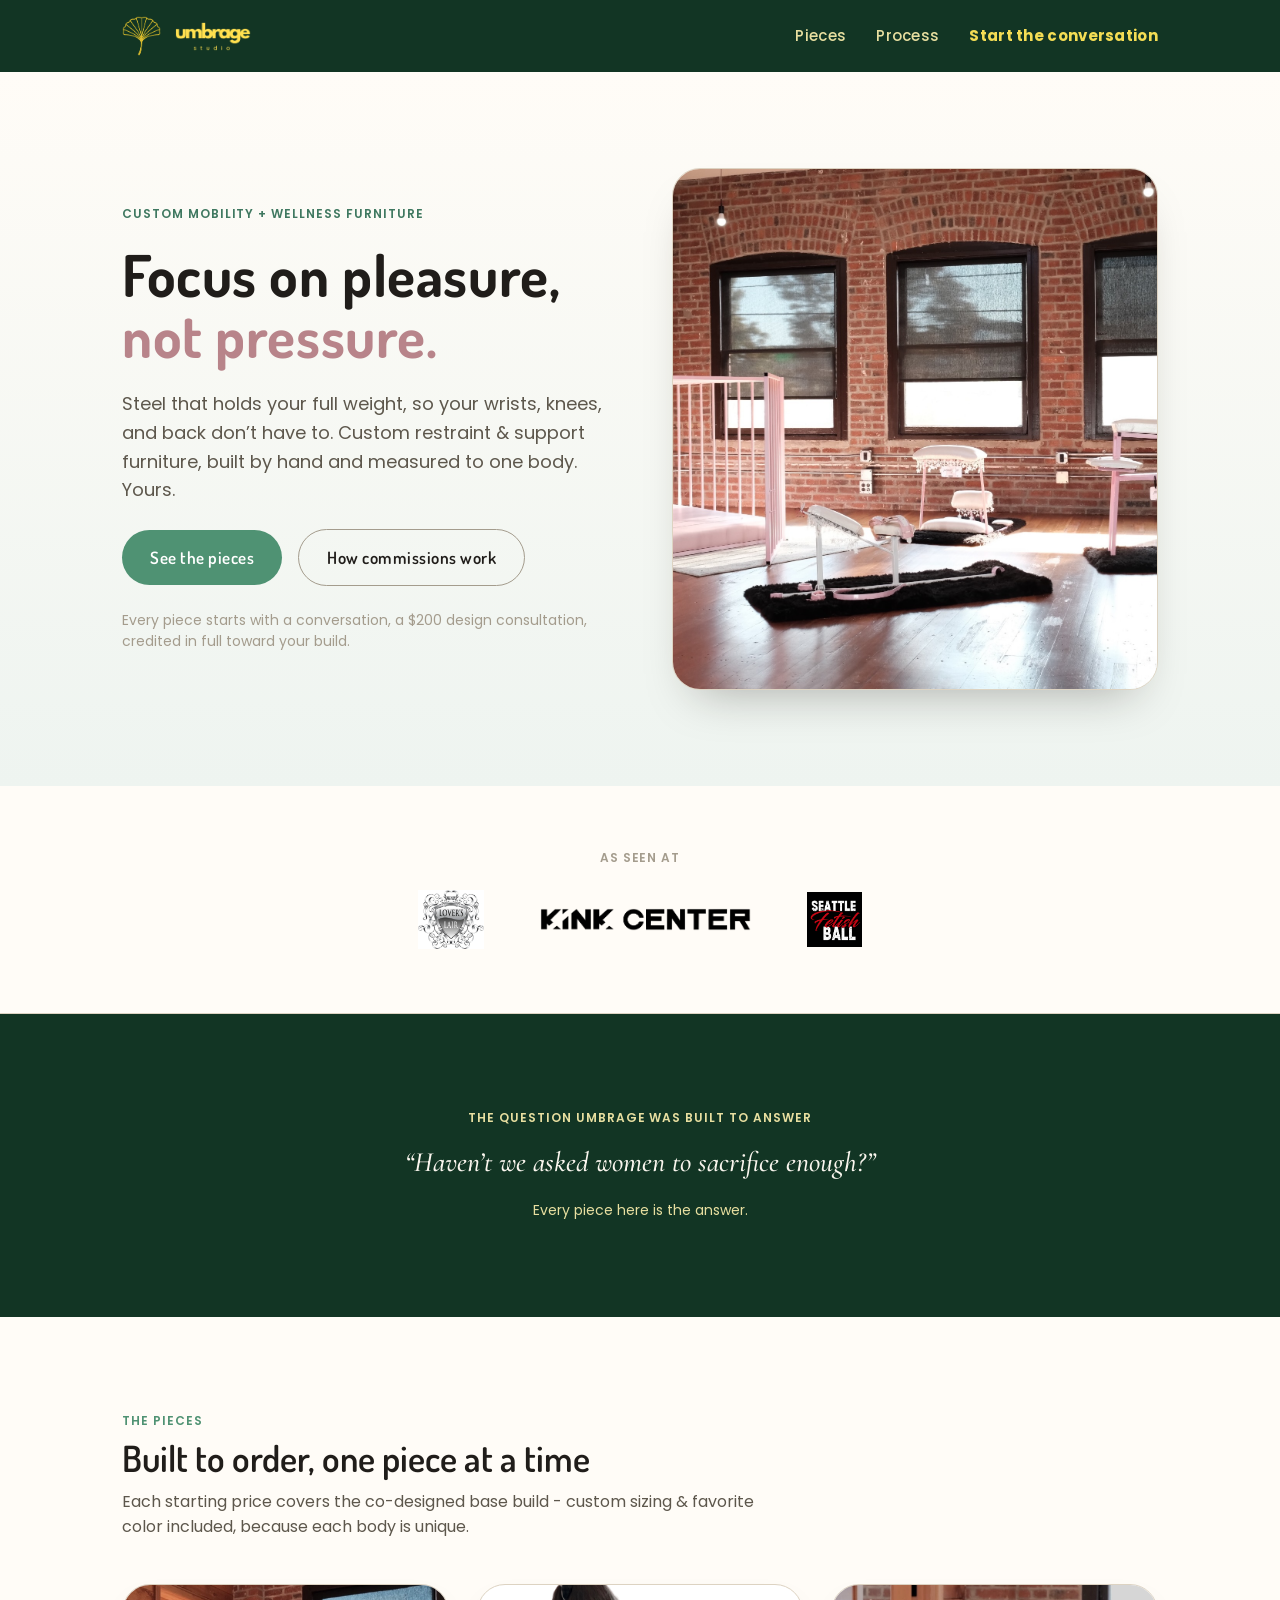
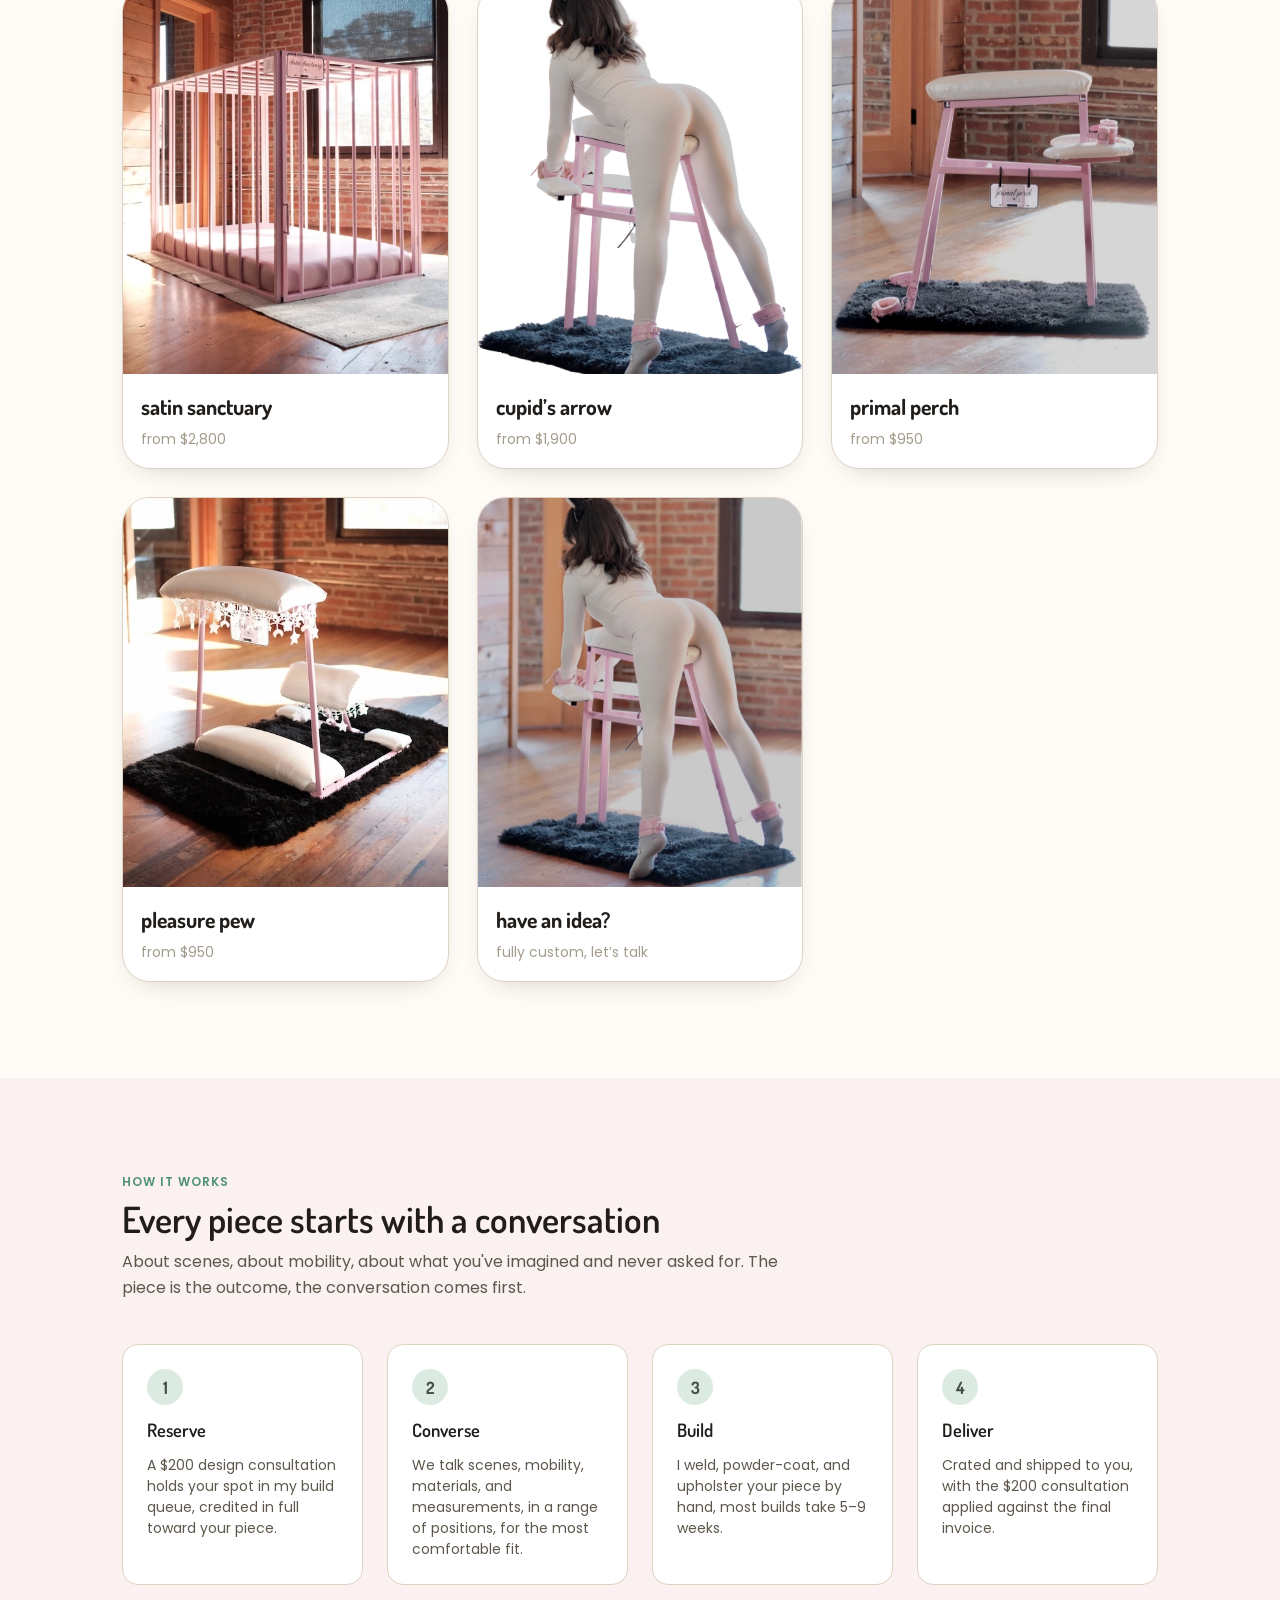
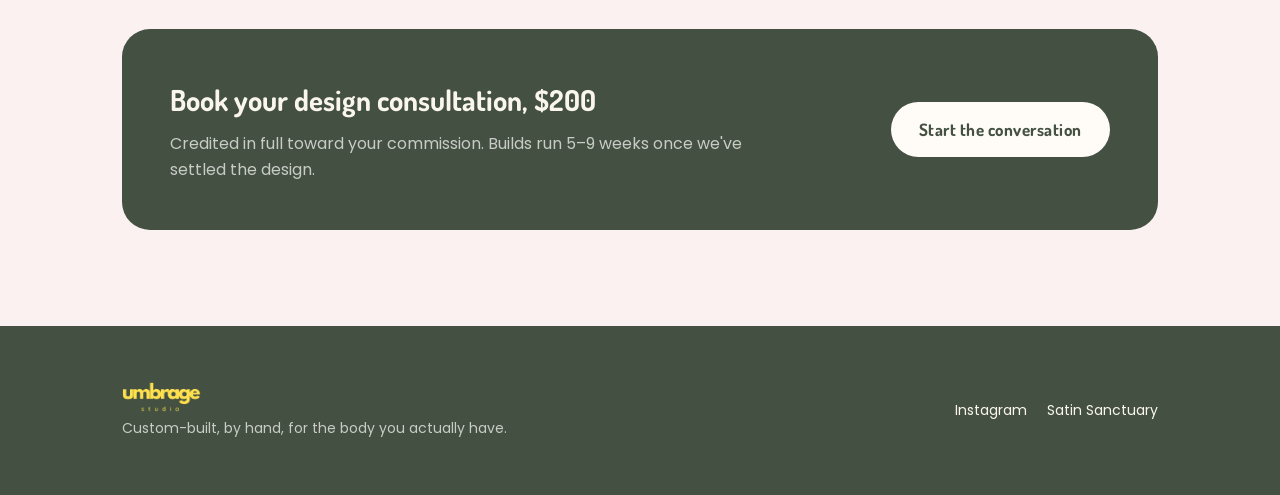
==== index.html @ 78091bc2 "Add files via upload" ====
<!DOCTYPE html>
<html lang="en">
<head>
  <meta charset="utf-8">
  <meta name="viewport" content="width=device-width, initial-scale=1">
  <title>Umbrage Studio — custom mobility + wellness furniture</title>
  <meta name="description" content="Custom restraint &amp; support furniture, built by hand and measured to one body. Yours.">
  <link rel="icon" type="image/png" href="assets/ds/logo-ginkgo.png">
  <link rel="stylesheet" href="css/tokens.css">
  <link rel="stylesheet" href="css/site.css">
</head>
<body class="page-home">

  <!-- sticky nav -->
  <nav class="site-nav">
    <div class="nav-row">
      <a class="nav-brand" href="index.html">
        <img class="nav-ginkgo" src="assets/ds/logo-ginkgo.png" alt="">
        <img class="nav-wordmark" src="assets/ds/wordmark.png" alt="umbrage studio">
      </a>
      <div class="nav-links">
        <a href="#pieces">Pieces</a>
        <a href="#process">Process</a>
        <a class="nav-cta" href="https://meeting.umbrage.studio/design-consultation" target="_blank" rel="noopener">Start the conversation</a>
      </div>
      <button class="nav-burger" aria-label="Menu" aria-expanded="false">
        <span></span><span></span><span></span>
      </button>
    </div>
    <div class="nav-panel">
      <div class="nav-panel-inner">
        <a href="#pieces">pieces</a>
        <a href="#process">process</a>
        <a href="https://meeting.umbrage.studio/design-consultation" target="_blank" rel="noopener">book a design consultation</a>
      </div>
    </div>
  </nav>

  <!-- hero -->
  <section class="hero">
    <div class="hero-grid">
      <div class="hero-copy">
        <span class="eyebrow eyebrow--green">Custom mobility + wellness furniture</span>
        <h1>Focus on pleasure,<br><span class="accent">not pressure.</span></h1>
        <p class="hero-lede">Steel that holds your full weight, so your wrists, knees, and back don&rsquo;t have to. Custom restraint &amp; support furniture, built by hand and measured to one body. Yours.</p>
        <div class="hero-actions">
          <a class="btn btn--primary" href="#pieces">See the pieces</a>
          <a class="btn btn--outline" href="#process">How commissions work</a>
        </div>
        <p class="hero-note">Every piece starts with a conversation, a $200 design consultation, credited in full toward your build.</p>
      </div>
      <div class="hero-image">
        <img src="assets/site/hero-dscf6725.jpeg" alt="Dusty-rose steel piece in a lived-in interior">
      </div>
    </div>
  </section>

  <!-- as seen at -->
  <section class="asa asa--under-hero asa--marquee-on-mobile">
    <div class="asa-inner">
      <div class="eyebrow eyebrow--muted">As seen at</div>
      <div class="asa-row">
        <div class="asa-tile asa-tile--lovers"><img src="uploads/qt=q_95.webp" alt="Lover&rsquo;s Lair"></div>
        <div class="asa-tile asa-tile--kink"><img src="uploads/logo-horizontal.0ki7zzqfxugwg.png" alt="Kink Center"></div>
        <div class="asa-tile asa-tile--sfb"><img src="uploads/SFB_Full_Dark2.webp" alt="Seattle Fetish Ball"></div>
      </div>
      <div class="asa-marquee" aria-hidden="true">
        <div class="asa-marquee-track">
          <img class="logo-lovers" src="uploads/qt=q_95.webp" alt="">
          <img class="logo-kink" src="uploads/logo-horizontal.0ki7zzqfxugwg.png" alt="">
          <img class="logo-sfb" src="uploads/SFB_Full_Dark2.webp" alt="">
          <img class="logo-lovers" src="uploads/qt=q_95.webp" alt="">
          <img class="logo-kink" src="uploads/logo-horizontal.0ki7zzqfxugwg.png" alt="">
          <img class="logo-sfb" src="uploads/SFB_Full_Dark2.webp" alt="">
        </div>
      </div>
    </div>
  </section>

  <!-- pull-quote -->
  <section class="pull-quote">
    <div class="pull-quote-inner">
      <span class="eyebrow eyebrow--gold">The question Umbrage was built to answer</span>
      <blockquote>&ldquo;Haven&rsquo;t we asked women to sacrifice enough?&rdquo;</blockquote>
      <cite>Every piece here is the answer.</cite>
    </div>
  </section>

  <!-- the pieces -->
  <section id="pieces" class="section">
    <div class="section-inner">
      <div class="section-header">
        <div class="eyebrow">The pieces</div>
        <h2>Built to order, one piece at a time</h2>
        <p>Each starting price covers the co-designed base build - custom sizing &amp; favorite color included, because each body is unique.</p>
      </div>
      <div class="pieces-grid">
        <a class="piece-card" href="satin-sanctuary.html">
          <div class="piece-card-body">
            <img src="assets/site/satin-sanctuary.webp" alt="satin sanctuary">
            <div class="piece-card-text">
              <div class="piece-name">satin sanctuary</div>
              <div class="piece-price">from $2,800</div>
            </div>
          </div>
        </a>
        <!-- Placeholder: point at cupids-arrow.html once that page exists -->
        <a class="piece-card" href="https://meeting.umbrage.studio/design-consultation" target="_blank" rel="noopener">
          <div class="piece-card-body">
            <img src="assets/site/cupids-arrow.webp" alt="cupid&rsquo;s arrow">
            <div class="piece-card-text">
              <div class="piece-name">cupid&rsquo;s arrow</div>
              <div class="piece-price">from $1,900</div>
            </div>
          </div>
        </a>
        <!-- Placeholder: point at primal-perch.html once that page exists -->
        <a class="piece-card" href="https://meeting.umbrage.studio/design-consultation" target="_blank" rel="noopener">
          <div class="piece-card-body">
            <img src="assets/site/primal-perch.webp" alt="primal perch">
            <div class="piece-card-text">
              <div class="piece-name">primal perch</div>
              <div class="piece-price">from $950</div>
            </div>
          </div>
        </a>
        <!-- Placeholder: point at pleasure-pew.html once that page exists -->
        <a class="piece-card" href="https://meeting.umbrage.studio/design-consultation" target="_blank" rel="noopener">
          <div class="piece-card-body">
            <img src="assets/site/pleasure-pew.webp" alt="pleasure pew">
            <div class="piece-card-text">
              <div class="piece-name">pleasure pew</div>
              <div class="piece-price">from $950</div>
            </div>
          </div>
        </a>
        <a class="piece-card" href="https://meeting.umbrage.studio/design-consultation" target="_blank" rel="noopener">
          <div class="piece-card-body">
            <img src="assets/site/have-an-idea.webp" alt="have an idea?">
            <div class="piece-card-text">
              <div class="piece-name">have an idea?</div>
              <div class="piece-price">fully custom, let&rsquo;s talk</div>
            </div>
          </div>
        </a>
      </div>
    </div>
  </section>

  <!-- how it works -->
  <section id="process" class="section section--pink">
    <div class="section-inner">
      <div class="section-header">
        <div class="eyebrow">How it works</div>
        <h2>Every piece starts with a conversation</h2>
        <p>About scenes, about mobility, about what you've imagined and never asked for. The piece is the outcome, the conversation comes first.</p>
      </div>
      <div class="steps-grid">
        <div class="step-card">
          <div class="step-num">1</div>
          <div class="step-title">Reserve</div>
          <p>A $200 design consultation holds your spot in my build queue, credited in full toward your piece.</p>
        </div>
        <div class="step-card">
          <div class="step-num">2</div>
          <div class="step-title">Converse</div>
          <p>We talk scenes, mobility, materials, and measurements, in a range of positions, for the most comfortable fit.</p>
        </div>
        <div class="step-card">
          <div class="step-num">3</div>
          <div class="step-title">Build</div>
          <p>I weld, powder-coat, and upholster your piece by hand, most builds take 5&ndash;9 weeks.</p>
        </div>
        <div class="step-card">
          <div class="step-num">4</div>
          <div class="step-title">Deliver</div>
          <p>Crated and shipped to you, with the $200 consultation applied against the final invoice.</p>
        </div>
      </div>
      <div class="consult-cta">
        <div class="consult-cta-copy">
          <div class="consult-cta-title">Book your design consultation, $200</div>
          <p>Credited in full toward your commission. Builds run 5&ndash;9 weeks once we've settled the design.</p>
        </div>
        <a class="btn btn--cream" href="https://meeting.umbrage.studio/design-consultation" target="_blank" rel="noopener">Start the conversation</a>
      </div>
    </div>
  </section>

  <!-- footer -->
  <footer class="site-footer">
    <div class="site-footer-inner">
      <div class="site-footer-brand">
        <img src="assets/ds/wordmark.png" alt="umbrage studio">
        <p>Custom-built, by hand, for the body you actually have.</p>
      </div>
      <div class="site-footer-links">
        <a href="https://www.instagram.com/umbragestudio" target="_blank" rel="noopener">Instagram</a>
        <a href="satin-sanctuary.html">Satin Sanctuary</a>
      </div>
    </div>
  </footer>

  <script src="js/site.js"></script>
</body>
</html>
---- css/tokens.css ----
/* Umbrage Studio — design tokens (colors, typography, spacing)
   Copied from the studio design system. Page styles live in site.css. */

@import url('https://fonts.googleapis.com/css2?family=Dosis:wght@400;500;600;700&family=Poppins:ital,wght@0,400;0,500;0,600;1,400&family=Cormorant+Garamond:ital,wght@0,500;1,500&display=swap');

/* Kollektif is the intended body face but is not bundled; Poppins is the
   shipping fallback. If you get the Kollektif WOFF files, put them in
   assets/fonts/ and uncomment this block — the font stack already lists it.
@font-face {
  font-family: 'Kollektif';
  src: url('../assets/fonts/Kollektif.woff') format('woff');
  font-weight: 400;
  font-style: normal;
  font-display: swap;
}
@font-face {
  font-family: 'Kollektif';
  src: url('../assets/fonts/Kollektif-Bold.woff') format('woff');
  font-weight: 700;
  font-style: normal;
  font-display: swap;
}
*/

:root {
  /* ---- greens (dappled sunlight through leaves) ---- */
  --green-50:  #eef4f0;
  --green-100: #dcebe2;
  --green-200: #b9d7c6;
  --green-300: #93c1aa;
  --green-400: #63a887;
  --green-500: #4f9273;
  --green-600: #3f7860;
  --green-700: #435042;
  --green-800: #333d32;
  --green-900: #232a23;

  /* ---- ginkgo / chartreuse ---- */
  --ginkgo-100: #f7f9d9;
  --ginkgo-200: #edf4a8;
  --ginkgo-300: #edf479;
  --ginkgo-400: #dbe75a;
  --ginkgo-500: #c3cf42;

  /* ---- gold ---- */
  --gold-400: #e8c11f;
  --gold-eyebrow: #e8dfa0;

  /* ---- dusty rose ---- */
  --pink-50:  #faf1f0;
  --pink-100: #f3e0df;
  --pink-200: #e7c6c5;
  --pink-300: #d9adad;
  --pink-400: #cc9ea1;
  --pink-500: #b8848a;
  --pink-600: #9c6870;

  /* ---- warm neutrals / cream ---- */
  --cream-000: #fffcf7;
  --cream-100: #faf6ee;
  --cream-200: #f2ead9;
  --stone-300: #ddd3c2;
  --stone-500: #a49c8d;
  --stone-700: #5d574c;
  --ivory-100: #f4ece0;
  --ivory-200: #e9dbc9;

  /* ---- goth ink ---- */
  --ink-900: #201d1a;
  --ink-800: #2b2723;

  /* =============== semantic aliases =============== */

  --surface-page: var(--cream-000);
  --surface-raised: #ffffff;
  --surface-sunken: var(--cream-200);
  --surface-dark: var(--green-700);
  --surface-dark-2: var(--ink-900);

  --text-heading: var(--ink-900);
  --text-body: var(--stone-700);
  --text-muted: var(--stone-500);
  --text-on-dark: var(--cream-100);
  --text-on-dark-muted: #c8ccc5;

  --brand-primary: var(--green-500);
  --brand-primary-hover: var(--green-600);
  --brand-primary-active: var(--green-700);
  --brand-accent: var(--pink-400);
  --brand-accent-hover: var(--pink-500);
  --brand-highlight: var(--ginkgo-300);

  --border-subtle: var(--stone-300);
  --border-strong: var(--stone-500);
  --border-focus: var(--green-500);

  --feedback-success: var(--green-500);
  --feedback-error: #b5495b;
  --feedback-warning: #c99a3e;
  --feedback-info: var(--green-400);

  --shadow-color: 30, 25, 20;

  /* ---- typography ---- */
  --font-display: 'Dosis', 'Poppins', ui-rounded, system-ui, sans-serif;
  --font-body: 'Kollektif', 'Poppins', 'Segoe UI', system-ui, sans-serif;
  --font-serif-accent: 'Cormorant Garamond', 'Times New Roman', serif;

  --text-display-xl: 700 4.5rem/1.02 var(--font-display);
  --text-display-l:  700 3.25rem/1.05 var(--font-display);
  --text-display-m:  600 2.25rem/1.1 var(--font-display);
  --text-display-s:  600 1.5rem/1.2 var(--font-display);

  --text-body-l:  400 1.125rem/1.6 var(--font-body);
  --text-body-m:  400 1rem/1.6 var(--font-body);
  --text-body-s:  400 0.875rem/1.5 var(--font-body);
  --text-label:   600 0.75rem/1.3 var(--font-body);

  --text-quote: 500 italic 1.75rem/1.4 var(--font-serif-accent);

  --tracking-label: 0.08em;
  --tracking-display: 0.01em;

  /* ---- spacing / radii / shadows ---- */
  --space-1: 0.25rem;
  --space-2: 0.5rem;
  --space-3: 0.75rem;
  --space-4: 1rem;
  --space-5: 1.5rem;
  --space-6: 2rem;
  --space-7: 3rem;
  --space-8: 4rem;
  --space-9: 6rem;
  --space-10: 8rem;

  --radius-s: 8px;
  --radius-m: 16px;
  --radius-l: 28px;
  --radius-pill: 999px;

  --shadow-s: 0 1px 3px rgba(var(--shadow-color), 0.08), 0 1px 2px rgba(var(--shadow-color), 0.06);
  --shadow-m: 0 6px 20px rgba(var(--shadow-color), 0.10), 0 2px 6px rgba(var(--shadow-color), 0.06);
  --shadow-l: 0 20px 48px rgba(var(--shadow-color), 0.14), 0 6px 16px rgba(var(--shadow-color), 0.08);

  --border-w: 1.5px;

  --ease-soft: cubic-bezier(.25,.8,.4,1);
  --duration-fast: 140ms;
  --duration-med: 260ms;
}
---- css/site.css ----
/* Umbrage Studio — site styles.
   Tokens (colors, type, spacing) come from tokens.css; everything here uses
   the var(--*) names so restyling means editing tokens, not this file. */

/* ---------- base ---------- */

* { box-sizing: border-box; }

body {
  margin: 0;
  background: var(--surface-page);
  font-family: var(--font-body);
  font-size: 17px;
  line-height: 1.6;
  color: var(--text-body);
}

img { display: block; }

a { color: var(--brand-primary); }
a:hover { color: var(--brand-primary-hover); }

.eyebrow {
  font: var(--text-label);
  letter-spacing: var(--tracking-label);
  text-transform: uppercase;
  color: var(--brand-primary);
}
.eyebrow--muted { color: var(--text-muted); }
.eyebrow--gold { color: var(--gold-eyebrow); }
.eyebrow--green { color: var(--green-600); }

.gold-tick {
  width: 32px;
  height: 3px;
  background: var(--gold-400);
  border-radius: 2px;
}

.section-header {
  display: flex;
  flex-direction: column;
  gap: 10px;
  max-width: 60ch;
}
.section-header h2 {
  margin: 0;
  font: var(--text-display-m);
  color: var(--text-heading);
}
.section-header p {
  margin: 0;
  font: var(--text-body-m);
  color: var(--text-body);
}

/* ---------- buttons ---------- */

.btn {
  text-decoration: none;
  display: inline-flex;
  align-items: center;
  font-family: var(--font-display);
  font-weight: 600;
  font-size: 17px;
  letter-spacing: 0.03em;
  padding: 14px 28px;
  border-radius: var(--radius-pill);
  transition: background var(--duration-fast) var(--ease-soft),
              border-color var(--duration-fast) var(--ease-soft),
              color var(--duration-fast) var(--ease-soft),
              transform var(--duration-fast) var(--ease-soft);
}
.btn:active { transform: scale(0.98); }

.btn--primary { background: var(--brand-primary); color: #fff; }
.btn--primary:hover { background: var(--brand-primary-hover); color: #fff; }
.btn--primary:active { background: var(--brand-primary-active); }

.btn--outline {
  background: transparent;
  color: var(--text-heading);
  border: 1.5px solid var(--border-strong);
}
.btn--outline:hover { border-color: var(--green-500); color: var(--green-600); }

.btn--forest { background: var(--green-700); color: var(--text-on-dark); }
.btn--forest:hover { background: var(--green-800); color: var(--text-on-dark); }

.btn--cream { background: var(--cream-000); color: var(--green-700); font-weight: 700; }
.btn--cream:hover { background: var(--cream-100); color: var(--green-700); }

/* ---------- sticky nav ---------- */

.site-nav {
  position: sticky;
  top: 0;
  z-index: 50;
  background: #123524;
}
.nav-row {
  max-width: 1100px;
  margin: 0 auto;
  padding: 16px clamp(16px, 4vw, 32px);
  display: flex;
  align-items: center;
  justify-content: space-between;
  gap: 16px;
}
.nav-brand { display: flex; align-items: center; gap: 14px; }
.nav-brand img { width: auto; }
.nav-ginkgo { height: 40px; }
.nav-wordmark { height: 29px; }

.nav-links { display: flex; align-items: center; gap: clamp(16px, 3vw, 30px); }
.nav-links a {
  text-decoration: none;
  color: #e8dfa0;
  font-family: var(--font-body);
  font-weight: 500;
  font-size: 15px;
  letter-spacing: 0.02em;
}
.nav-links a:hover { color: #fff; }
.nav-links .nav-cta { color: #f4dd54; font-weight: 700; }
.nav-links .nav-cta:hover { color: #fff; }

.nav-burger {
  display: none;
  border: none;
  background: transparent;
  padding: 6px;
  cursor: pointer;
  flex-direction: column;
  gap: 5px;
  width: 34px;
}
.nav-burger span {
  display: block;
  height: 2.5px;
  border-radius: 2px;
  background: #e8dfa0;
  transition: transform 200ms, opacity 200ms;
}

.nav-panel {
  display: none;
  max-height: 0;
  overflow: hidden;
  transition: max-height 240ms cubic-bezier(0.22, 1, 0.36, 1);
}
.nav-panel-inner {
  display: flex;
  flex-direction: column;
  align-items: center;
  text-align: center;
  padding: 4px 20px 22px;
  gap: 2px;
  border-top: 1px solid rgba(232, 223, 160, 0.18);
}
.nav-panel-inner a {
  text-decoration: none;
  color: #e8dfa0;
  font-family: var(--font-body);
  font-weight: 500;
  font-size: 17px;
  padding: 12px 0;
}
.nav-panel-inner a:hover { color: #fff; }

@media (max-width: 640px) {
  .nav-row { padding: 14px 20px; }
  .nav-brand { gap: 11px; }
  .nav-links { display: none; }
  .nav-burger { display: flex; }
  .nav-panel { display: block; }
  .nav-open .nav-panel { max-height: 240px; }
  .nav-open .nav-burger span:nth-child(1) { transform: translateY(7.5px) rotate(45deg); }
  .nav-open .nav-burger span:nth-child(2) { opacity: 0; }
  .nav-open .nav-burger span:nth-child(3) { transform: translateY(-7.5px) rotate(-45deg); }
}

/* ---------- hero (shared two-column shell) ---------- */

.hero { background: linear-gradient(180deg, var(--cream-000) 0%, var(--green-50) 100%); }
.hero--pink { background: linear-gradient(180deg, var(--cream-000) 0%, var(--pink-50) 100%); }

.hero-grid {
  max-width: 1100px;
  margin: 0 auto;
  padding: clamp(48px, 8vw, 96px) clamp(16px, 4vw, 32px);
  display: grid;
  grid-template-columns: repeat(auto-fit, minmax(min(340px, 100%), 1fr));
  gap: clamp(32px, 5vw, 64px);
  align-items: center;
}
.hero--pink .hero-grid {
  padding: clamp(40px, 7vw, 80px) clamp(16px, 4vw, 32px);
  gap: clamp(28px, 5vw, 56px);
}

.hero-copy { display: flex; flex-direction: column; gap: 24px; }
.hero--pink .hero-copy { gap: 18px; }

.hero-copy h1 {
  margin: 0;
  font: var(--text-display-l);
  font-size: clamp(2.5rem, 6vw, 3.6rem);
  letter-spacing: var(--tracking-display);
  color: var(--text-heading);
  text-wrap: balance;
}
.hero-copy h1 .accent { color: var(--brand-accent-hover); }

.hero-lede { margin: 0; font: var(--text-body-l); color: var(--text-body); max-width: 46ch; }
.hero-note { margin: 0; font: var(--text-body-s); color: var(--text-muted); }
.hero-actions { display: flex; align-items: center; gap: 16px; flex-wrap: wrap; }

.hero-image {
  border-radius: var(--radius-l);
  overflow: hidden;
  box-shadow: 0 24px 48px -24px rgba(var(--shadow-color), 0.35);
  border: 1.5px solid var(--border-subtle);
}
.hero-image img { width: 100%; height: clamp(320px, 44vw, 520px); object-fit: cover; }
.hero--pink .hero-image img { height: clamp(340px, 46vw, 560px); }

/* Satin Sanctuary hero extras */
.back-link { font: var(--text-body-s); color: var(--text-muted); text-decoration: none; }
.back-link:hover { color: var(--brand-primary); }

.hero-tagline { margin: 0; font: var(--text-quote); color: var(--pink-600); }
.hero-tagline .aside { color: var(--text-muted); font-size: 1.2rem; }
.hero--pink .hero-lede { max-width: 52ch; }
.hero--pink .hero-actions { gap: 14px; padding-top: 6px; }

.hero-stats { display: flex; gap: 24px; flex-wrap: wrap; padding-top: 10px; }
.hero-stat { display: flex; flex-direction: column; }
.hero-stat .stat-label {
  font: var(--text-label);
  letter-spacing: var(--tracking-label);
  text-transform: uppercase;
  color: var(--text-muted);
}
.hero-stat .stat-value {
  font-family: var(--font-display);
  font-weight: 700;
  font-size: 1.6rem;
  color: var(--text-heading);
}
.hero-stat .stat-link {
  font: var(--text-body-s);
  font-size: 0.8rem;
  color: var(--brand-primary);
  text-decoration: none;
}
.hero-stat .stat-link:hover { color: var(--brand-primary-hover); text-decoration: underline; }
.hero-stats .stat-divider { width: 1.5px; background: var(--border-subtle); }

/* ---------- as seen at ---------- */

.asa { background: var(--surface-page); }
.asa--under-hero { border-bottom: 1.5px solid var(--border-subtle); }
.asa--above-faq { border-top: 1.5px solid var(--border-subtle); }
.asa-inner {
  max-width: 1100px;
  margin: 0 auto;
  padding: clamp(36px, 6vw, 64px) clamp(16px, 4vw, 32px);
  display: flex;
  flex-direction: column;
  align-items: center;
  gap: 24px;
}

.asa-row {
  display: flex;
  flex-wrap: wrap;
  align-items: center;
  justify-content: center;
  gap: clamp(32px, 6vw, 56px);
  row-gap: 24px;
}
.page-satin .asa-row { gap: clamp(16px, 3vw, 32px); }
.asa-tile { display: flex; align-items: center; justify-content: center; }
.asa-tile img { height: 100%; width: auto; max-width: 220px; object-fit: contain; }

/* Per-logo sizes (the marks have wildly different aspect ratios) */
.asa-tile--lovers { height: 59px; }
.asa-tile--kink   { height: 23px; }
.asa-tile--sfb    { height: 55px; }
.page-satin .asa-tile--lovers { height: 78px; }
.page-satin .asa-tile--kink   { height: 32px; }
.page-satin .asa-tile--sfb    { height: 78px; }

/* mobile marquee (landing page only) */
.asa-marquee {
  display: none;
  position: relative;
  width: 100%;
  overflow: hidden;
  -webkit-mask-image: linear-gradient(90deg, transparent, #000 12%, #000 88%, transparent);
  mask-image: linear-gradient(90deg, transparent, #000 12%, #000 88%, transparent);
}
.asa-marquee-track {
  display: flex;
  width: max-content;
  align-items: center;
  gap: 52px;
  animation: asa-marquee 18s linear infinite;
}
.asa-marquee-track img { width: auto; object-fit: contain; }
.asa-marquee-track .logo-lovers { height: 59px; }
.asa-marquee-track .logo-kink   { height: 23px; }
.asa-marquee-track .logo-sfb    { height: 55px; }

@keyframes asa-marquee {
  from { transform: translateX(0); }
  to   { transform: translateX(-50%); }
}

@media (max-width: 640px) {
  .asa--marquee-on-mobile .asa-row { display: none; }
  .asa--marquee-on-mobile .asa-marquee { display: block; }
}
@media (prefers-reduced-motion: reduce) {
  .asa-marquee-track { animation: none; }
}

/* ---------- pull-quote ---------- */

.pull-quote { background: #123524; }
.pull-quote-inner {
  max-width: 760px;
  margin: 0 auto;
  padding: clamp(56px, 9vw, 96px) clamp(16px, 4vw, 32px);
  text-align: center;
  display: flex;
  flex-direction: column;
  gap: 18px;
}
.pull-quote blockquote {
  margin: 0;
  font: var(--text-quote);
  color: var(--text-on-dark);
  text-wrap: balance;
}
.pull-quote cite { font: var(--text-body-s); color: var(--gold-eyebrow); font-style: normal; }

/* ---------- section shells ---------- */

.section { background: var(--surface-page); }
.section--pink { background: var(--pink-50); }
.section-inner {
  max-width: 1100px;
  margin: 0 auto;
  padding: clamp(48px, 8vw, 96px) clamp(16px, 4vw, 32px);
  display: flex;
  flex-direction: column;
  gap: clamp(28px, 4vw, 44px);
}
.page-satin .section-inner {
  padding: clamp(48px, 8vw, 88px) clamp(16px, 4vw, 32px);
  gap: clamp(24px, 4vw, 40px);
}

/* ---------- pieces grid (landing) ---------- */

.pieces-grid {
  display: grid;
  grid-template-columns: repeat(auto-fill, minmax(min(240px, 100%), 1fr));
  gap: clamp(16px, 2.5vw, 28px);
}
.piece-card { text-decoration: none; display: block; }
.piece-card-body {
  background: var(--surface-raised);
  border: 1.5px solid var(--border-subtle);
  border-radius: var(--radius-l);
  overflow: hidden;
  box-shadow: 0 10px 30px -18px rgba(var(--shadow-color), 0.35);
  transition: transform 0.2s cubic-bezier(0.33, 0, 0.2, 1), box-shadow 0.2s;
}
.piece-card:hover .piece-card-body {
  transform: translateY(-4px);
  box-shadow: 0 18px 40px -18px rgba(var(--shadow-color), 0.4);
}
.piece-card img { width: 100%; aspect-ratio: 5 / 6; object-fit: cover; }
.piece-card-text { padding: 16px 18px 18px; display: flex; flex-direction: column; gap: 4px; }
.piece-name {
  font-family: var(--font-display);
  font-weight: 700;
  font-size: 1.35rem;
  color: var(--text-heading);
  text-transform: lowercase;
}
.piece-price { font: var(--text-body-s); color: var(--text-muted); }

/* ---------- how it works (landing) ---------- */

.steps-grid {
  display: grid;
  grid-template-columns: repeat(auto-fit, minmax(min(230px, 100%), 1fr));
  gap: clamp(16px, 2.5vw, 24px);
}
.step-card {
  background: var(--surface-raised);
  border: 1.5px solid var(--border-subtle);
  border-radius: var(--radius-m);
  padding: 24px;
  display: flex;
  flex-direction: column;
  gap: 10px;
}
.step-num {
  width: 36px;
  height: 36px;
  border-radius: var(--radius-pill);
  background: var(--green-100);
  color: var(--green-700);
  display: flex;
  align-items: center;
  justify-content: center;
  font-family: var(--font-display);
  font-weight: 700;
}
.step-title { font-family: var(--font-display); font-weight: 600; font-size: 1.15rem; color: var(--text-heading); }
.step-card p { margin: 0; font: var(--text-body-s); color: var(--text-body); }

.consult-cta {
  background: var(--green-700);
  border-radius: var(--radius-l);
  padding: clamp(28px, 5vw, 48px);
  display: flex;
  flex-wrap: wrap;
  align-items: center;
  justify-content: space-between;
  gap: 24px;
}
.consult-cta-copy { display: flex; flex-direction: column; gap: 8px; max-width: 52ch; }
.consult-cta-title {
  font-family: var(--font-display);
  font-weight: 700;
  font-size: clamp(1.4rem, 3vw, 1.8rem);
  color: var(--text-on-dark);
}
.consult-cta-copy p { margin: 0; font: var(--text-body-m); color: var(--text-on-dark-muted); }

/* ---------- feature cards (Satin Sanctuary) ---------- */

.feature-grid {
  display: grid;
  grid-template-columns: repeat(auto-fit, minmax(min(240px, 100%), 1fr));
  gap: clamp(16px, 2.5vw, 24px);
}
.feature-card {
  background: var(--surface-raised);
  border: 1.5px solid var(--border-subtle);
  border-radius: var(--radius-m);
  padding: 24px;
  display: flex;
  flex-direction: column;
  gap: 8px;
}
.feature-title {
  font-family: var(--font-display);
  font-weight: 600;
  font-size: 1.15rem;
  color: var(--text-heading);
  text-transform: lowercase;
}
.feature-card p { margin: 0; font: var(--text-body-s); color: var(--text-body); }

/* add-ons */
.addon-grid {
  display: grid;
  grid-template-columns: repeat(auto-fit, minmax(min(250px, 100%), 1fr));
  gap: clamp(16px, 2.5vw, 24px);
  align-items: start;
}
.addon-card {
  background: var(--surface-raised);
  border: 1.5px solid var(--border-subtle);
  border-radius: var(--radius-m);
  padding: 24px;
  display: flex;
  flex-direction: column;
  gap: 12px;
}
.addon-title { font-family: var(--font-display); font-weight: 600; font-size: 1.15rem; color: var(--text-heading); }
.addon-card ul {
  margin: 0;
  padding: 0;
  list-style: none;
  display: flex;
  flex-direction: column;
  gap: 8px;
}
.addon-card li {
  display: flex;
  align-items: baseline;
  gap: 10px;
  font: var(--text-body-s);
  color: var(--text-body);
  border-bottom: 1px solid var(--cream-200);
  padding-bottom: 8px;
}
.addon-card li::before {
  content: '';
  width: 6px;
  height: 6px;
  border-radius: var(--radius-pill);
  background: var(--pink-400);
  flex-shrink: 0;
  transform: translateY(-2px);
}

/* timeline & shipping */
.timeline-grid {
  max-width: 1100px;
  margin: 0 auto;
  padding: clamp(48px, 8vw, 88px) clamp(16px, 4vw, 32px);
  display: grid;
  grid-template-columns: repeat(auto-fit, minmax(min(320px, 100%), 1fr));
  gap: clamp(24px, 4vw, 48px);
  align-items: center;
}
.timeline-copy { display: flex; flex-direction: column; gap: 14px; }
.timeline-copy h2 { margin: 0; font: var(--text-display-m); color: var(--text-heading); }
.timeline-copy p { margin: 0; font: var(--text-body-m); }
.timeline-copy .btn { width: fit-content; }
.timeline-image {
  border-radius: var(--radius-l);
  overflow: hidden;
  border: 1.5px solid var(--border-subtle);
  box-shadow: 0 18px 40px -22px rgba(var(--shadow-color), 0.35);
}
.timeline-image img { width: 100%; height: clamp(260px, 34vw, 380px); object-fit: cover; }

/* ---------- FAQ ---------- */

.faq-inner {
  max-width: 780px;
  margin: 0 auto;
  padding: clamp(48px, 8vw, 88px) clamp(16px, 4vw, 32px);
  display: flex;
  flex-direction: column;
  gap: clamp(24px, 4vw, 36px);
}
.faq-header { display: flex; flex-direction: column; gap: 10px; text-align: center; }
.faq-header .gold-tick { margin: 0 auto; }
.faq-header h2 { margin: 0; font: var(--text-display-m); color: var(--text-heading); }

.faq-list { display: flex; flex-direction: column; gap: 12px; }
.faq-item {
  scroll-margin-top: 90px;
  background: var(--surface-raised);
  border: 1.5px solid var(--border-subtle);
  border-radius: var(--radius-m);
  padding: 0 20px;
}
.faq-q {
  display: flex;
  width: 100%;
  align-items: center;
  justify-content: space-between;
  gap: 12px;
  background: transparent;
  border: none;
  padding: 18px 0;
  cursor: pointer;
  text-align: start;
  font-family: inherit;
}
.faq-q .q-text {
  font-family: var(--font-display);
  font-weight: 600;
  font-size: 1.08rem;
  color: var(--text-heading);
}
.faq-icon {
  color: var(--brand-primary);
  transition: transform 0.2s cubic-bezier(0.33, 0, 0.2, 1);
  flex-shrink: 0;
  display: flex;
}
.faq-item.open .faq-icon { transform: rotate(45deg); }
.faq-a { display: none; margin: 0; font: var(--text-body-m); color: var(--text-body); padding-bottom: 18px; }
.faq-item.open .faq-a { display: block; }

.faq-footnote { margin: 0; text-align: center; font: var(--text-body-s); color: var(--text-muted); }

/* ---------- footers ---------- */

.site-footer { background: var(--green-700); }
.site-footer-inner {
  max-width: 1100px;
  margin: 0 auto;
  padding: clamp(36px, 6vw, 56px) clamp(16px, 4vw, 32px);
  display: flex;
  flex-wrap: wrap;
  align-items: center;
  justify-content: space-between;
  gap: 20px;
}
.site-footer-brand { display: flex; flex-direction: column; gap: 6px; }
.site-footer-brand img { height: 30px; width: auto; align-self: flex-start; }
.site-footer-brand p { margin: 0; font: var(--text-body-s); color: var(--text-on-dark-muted); }
.site-footer-links { display: flex; align-items: center; gap: 20px; }
.site-footer-links a { color: var(--text-on-dark); font: var(--text-body-s); text-decoration: none; }
.site-footer-links a:hover { color: #fff; }

/* big centered CTA footer (Satin Sanctuary) */
.footer-cta { background: var(--green-700); }
.footer-cta-inner {
  max-width: 1100px;
  margin: 0 auto;
  padding: clamp(40px, 7vw, 72px) clamp(16px, 4vw, 32px);
  display: flex;
  flex-direction: column;
  align-items: center;
  gap: 18px;
  text-align: center;
}
.footer-cta-headline {
  font-family: var(--font-display);
  font-weight: 700;
  font-size: clamp(1.6rem, 4vw, 2.2rem);
  color: var(--text-on-dark);
  max-width: 24ch;
}
.footer-cta-inner p { margin: 0; font: var(--text-body-m); color: var(--text-on-dark-muted); max-width: 48ch; }
.footer-cta-inner .btn { padding: 14px 32px; }
.footer-cta-inner .small { font: var(--text-body-s); }
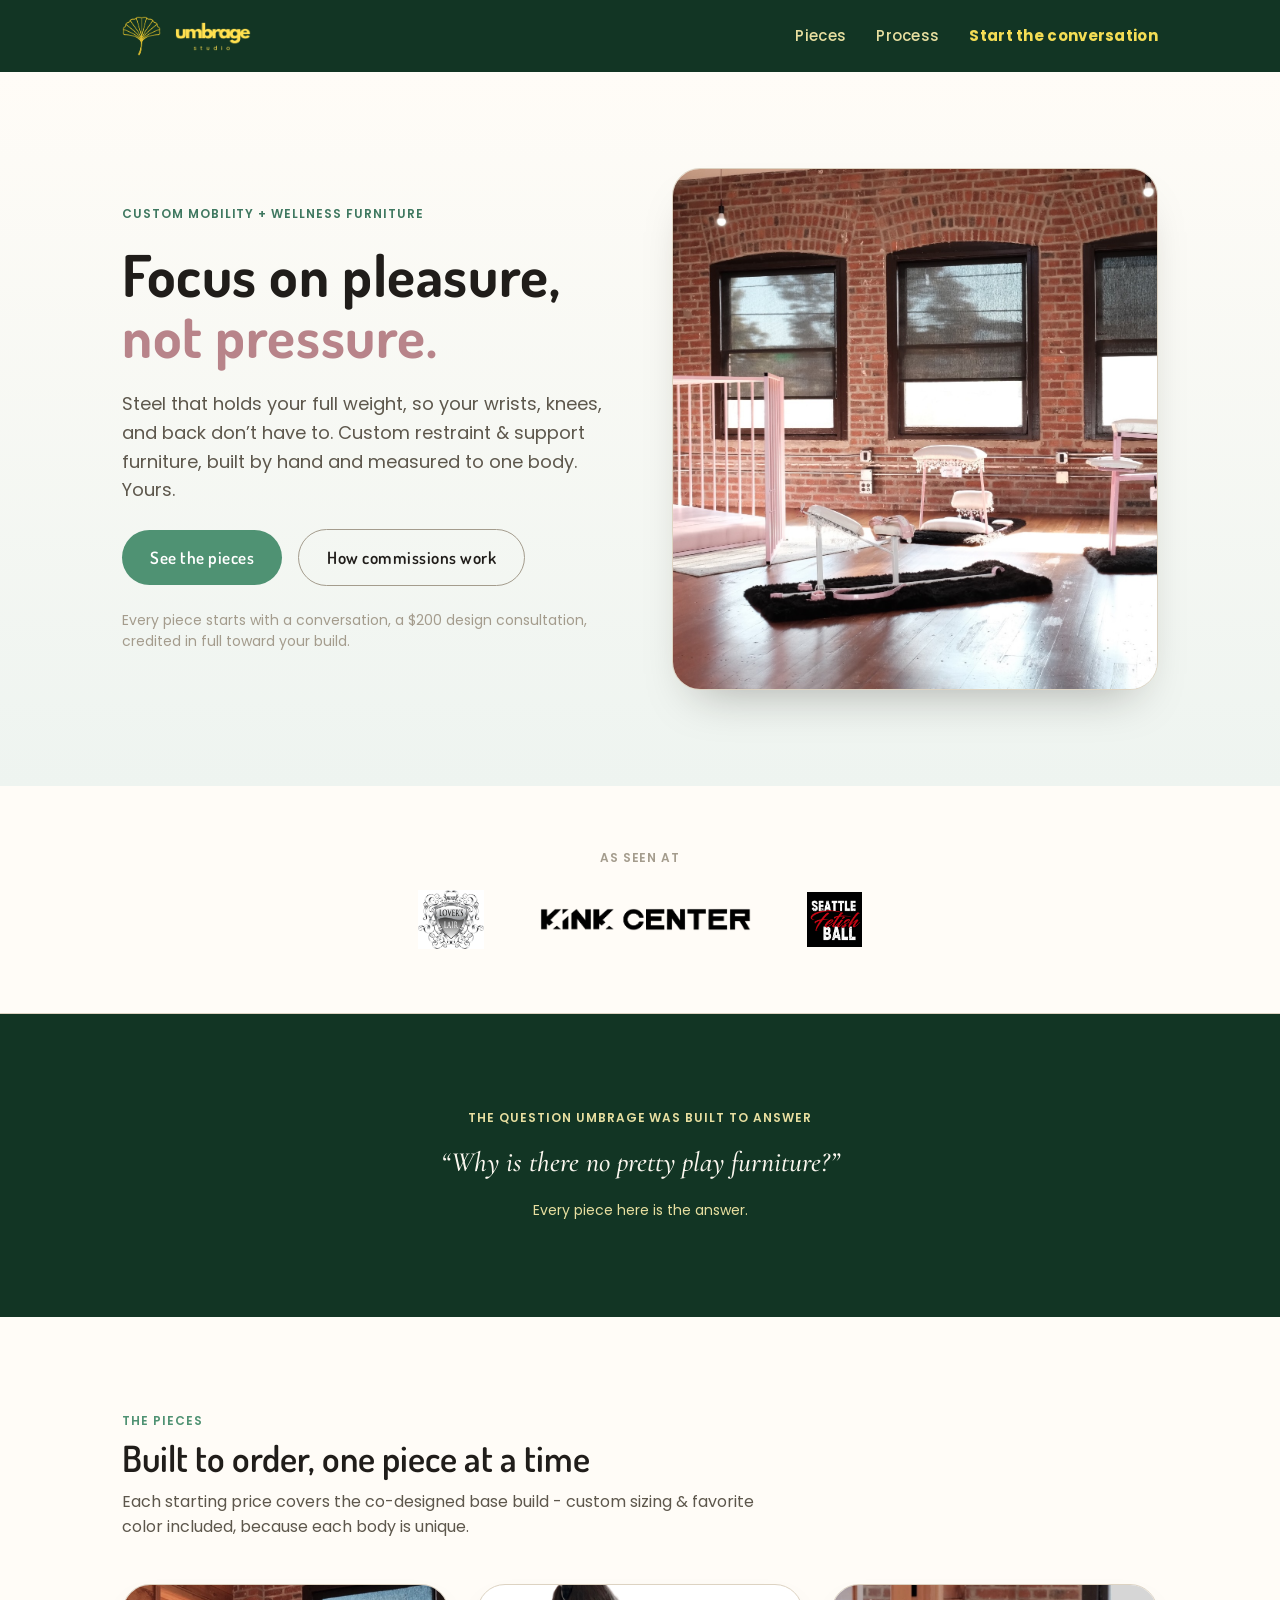
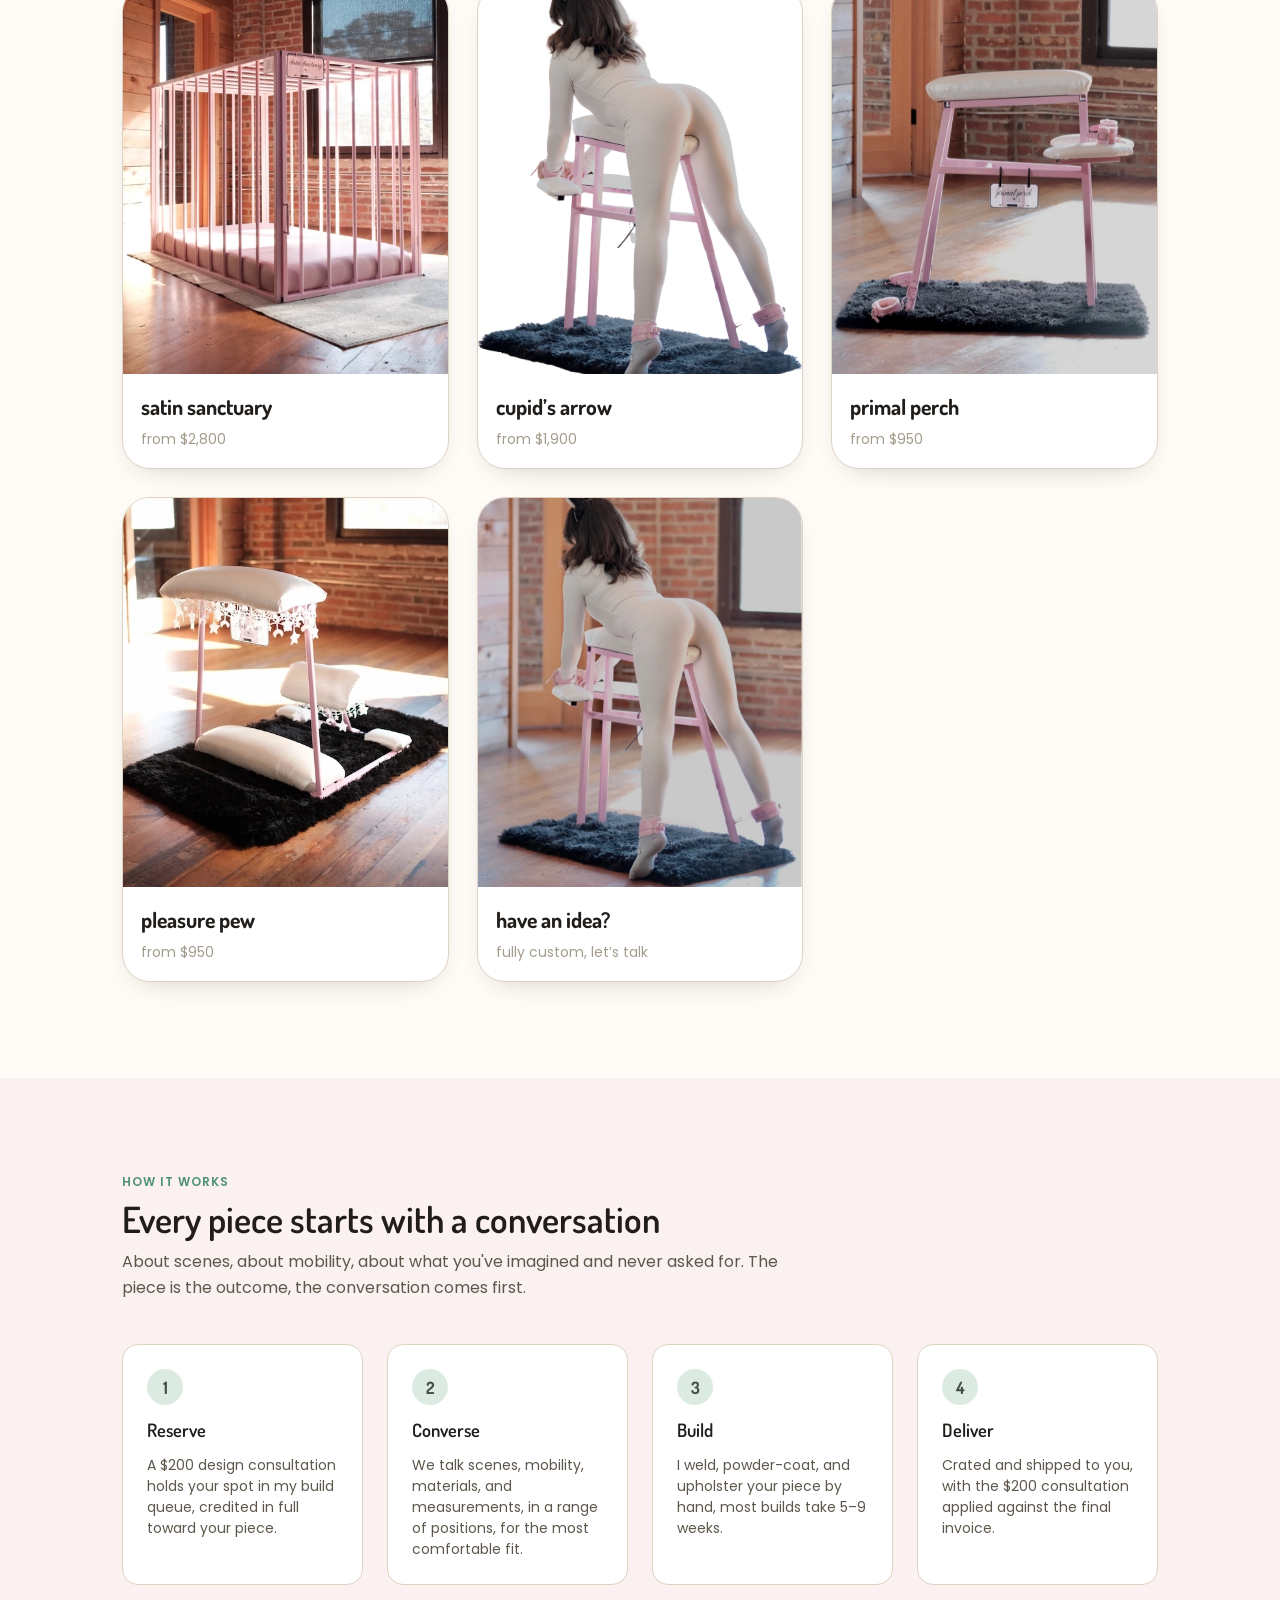
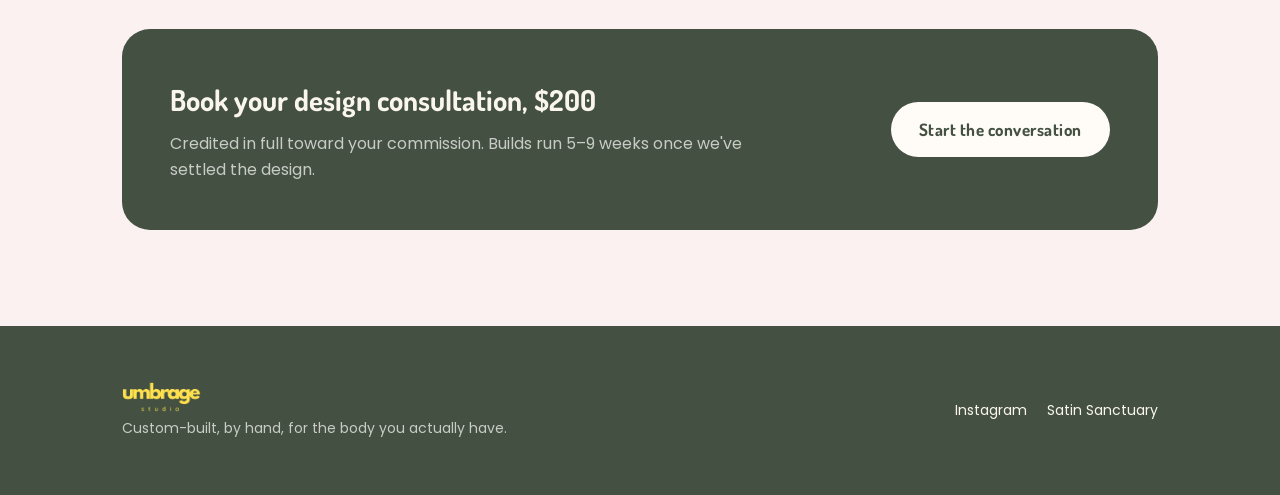
==== commit 23d67980: "Update index.html" ====
--- a/index.html
+++ b/index.html
@@ -81,7 +81,7 @@
   <section class="pull-quote">
     <div class="pull-quote-inner">
       <span class="eyebrow eyebrow--gold">The question Umbrage was built to answer</span>
-      <blockquote>&ldquo;Haven&rsquo;t we asked women to sacrifice enough?&rdquo;</blockquote>
+      <blockquote>&ldquo;Why is there no pretty play furniture?&rdquo;</blockquote>
       <cite>Every piece here is the answer.</cite>
     </div>
   </section>
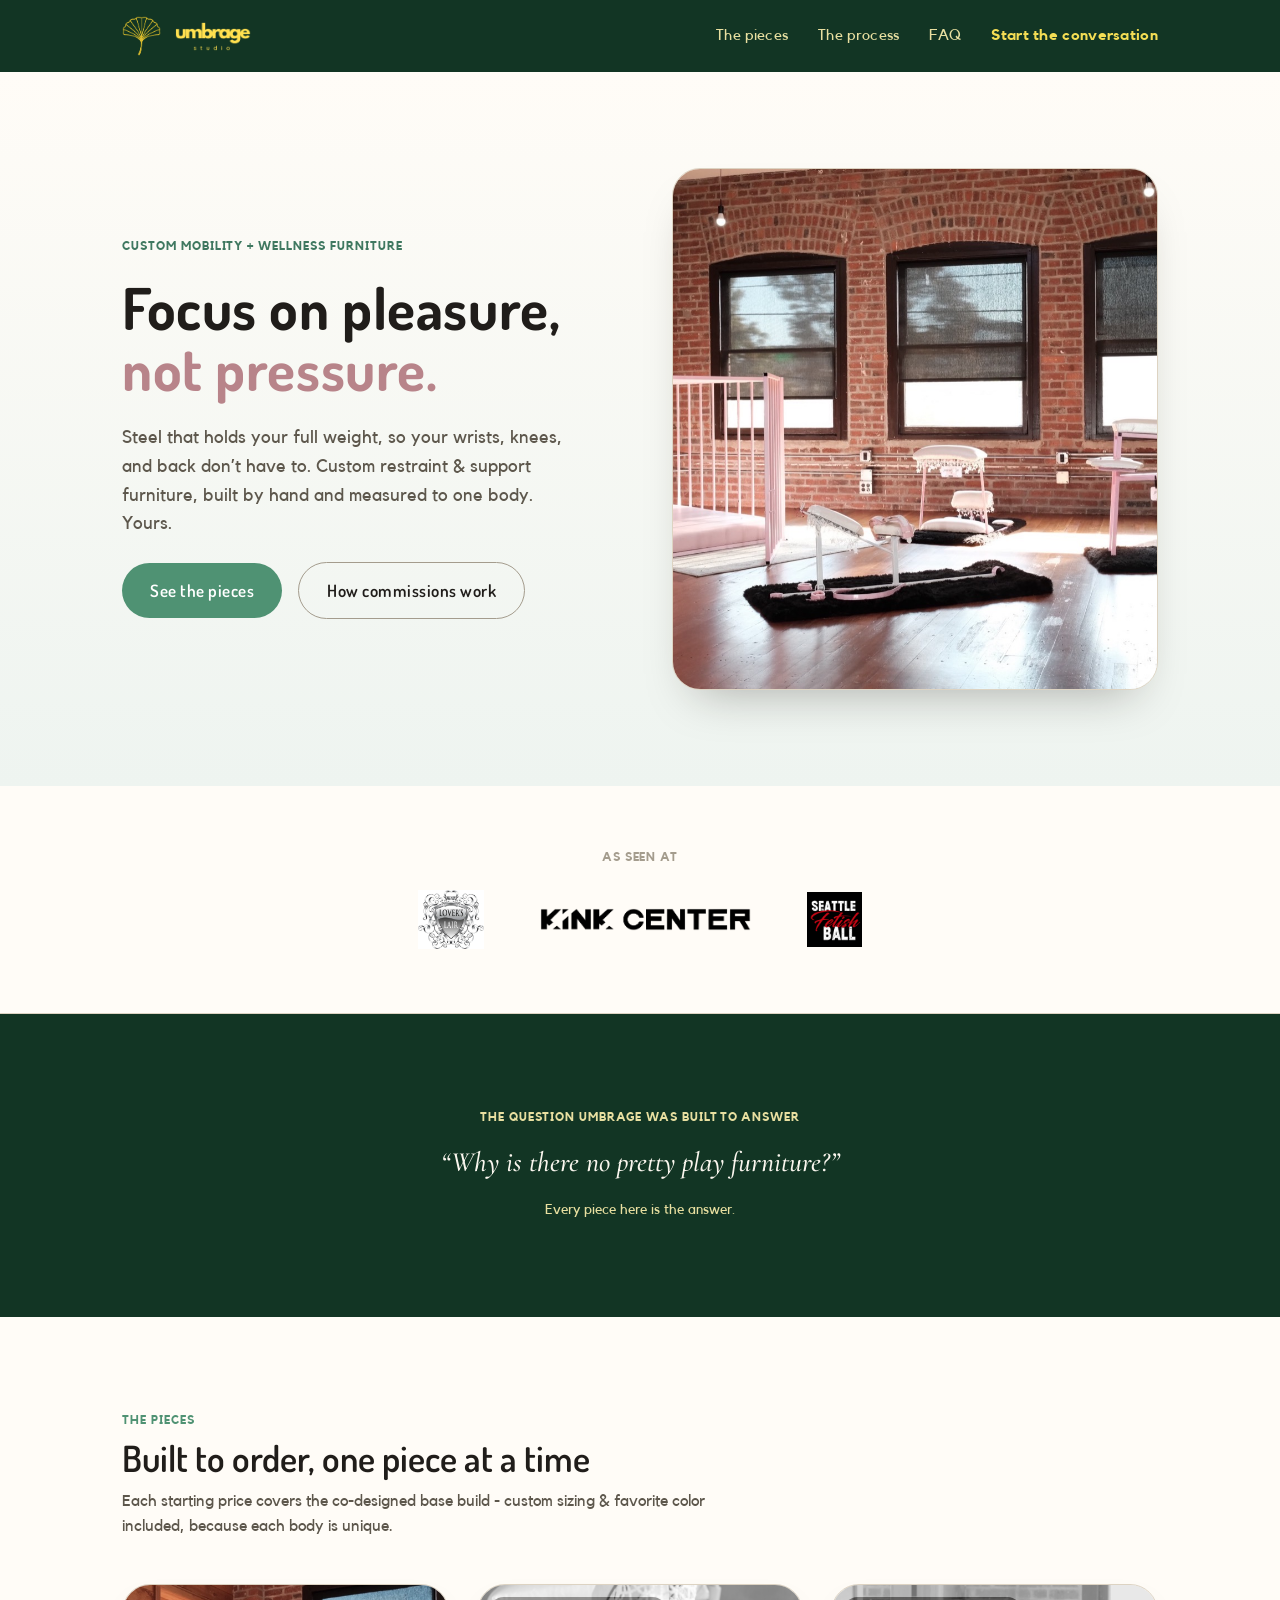
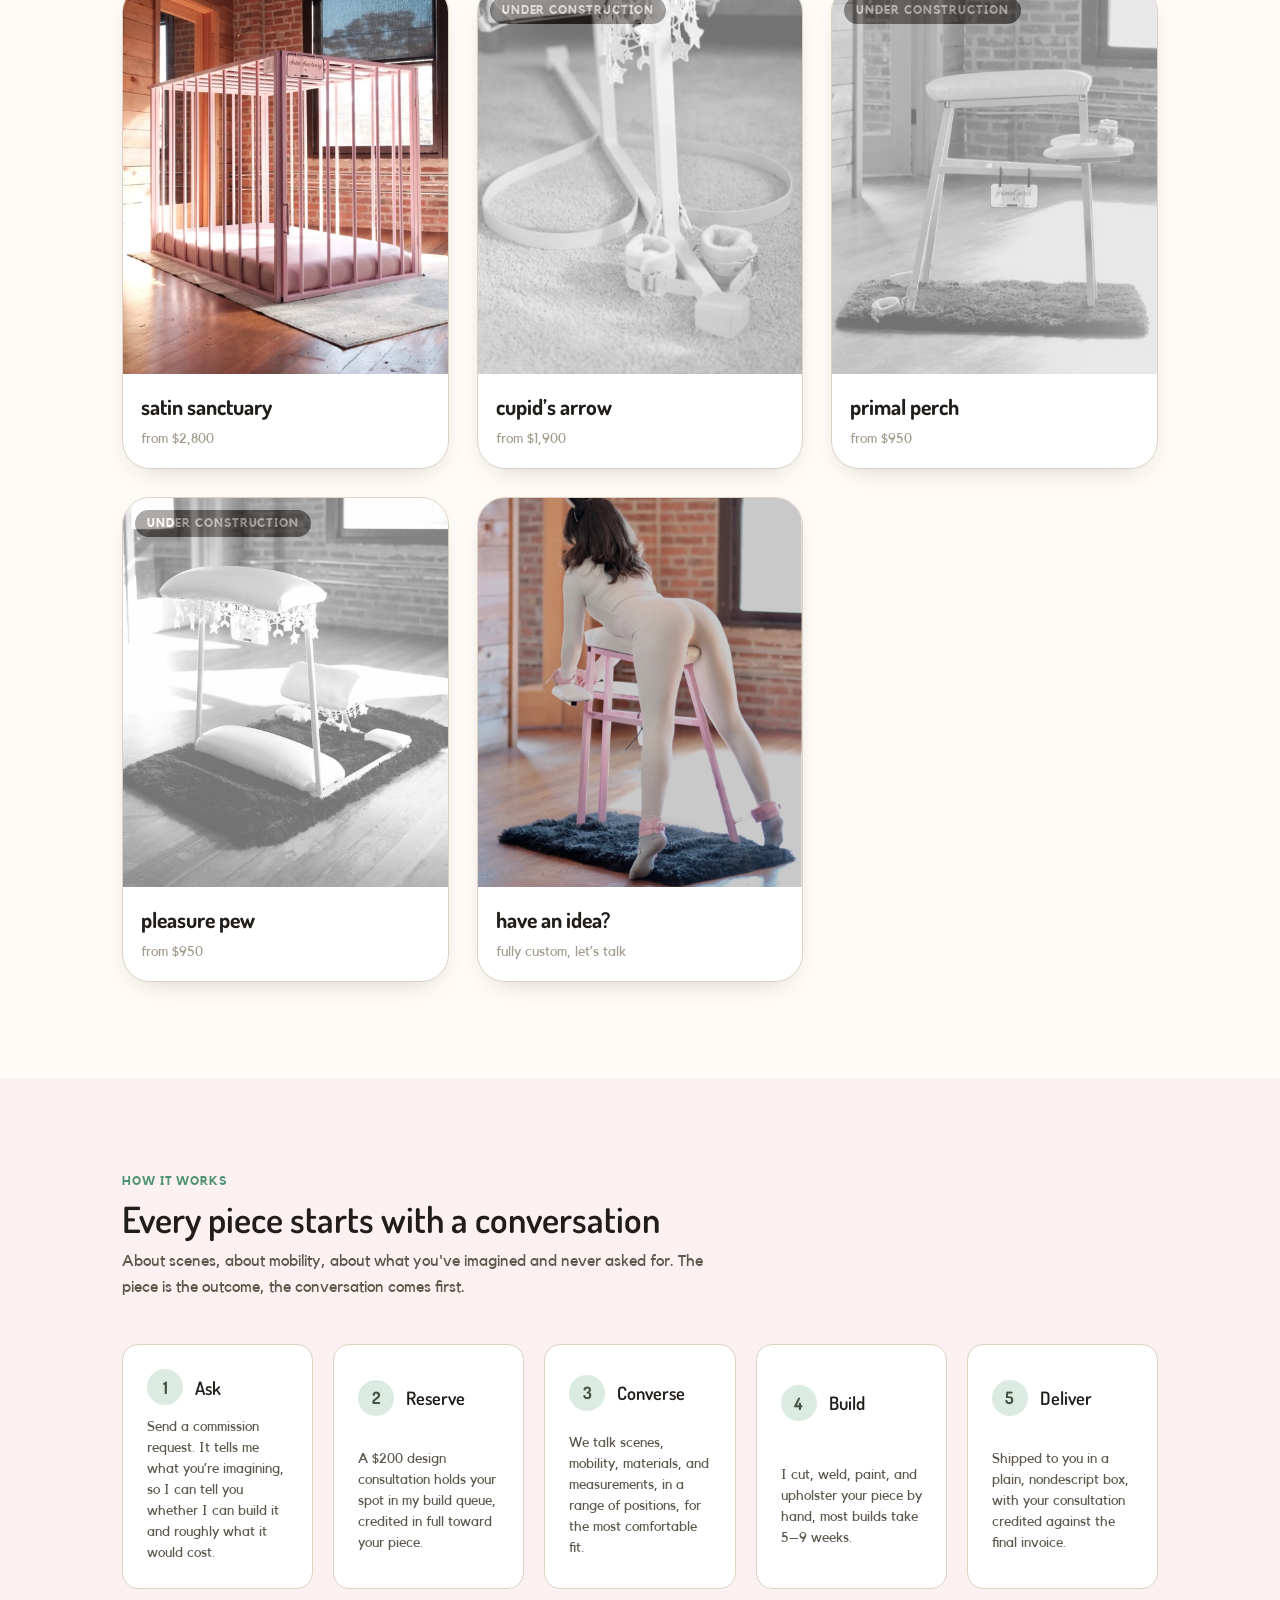
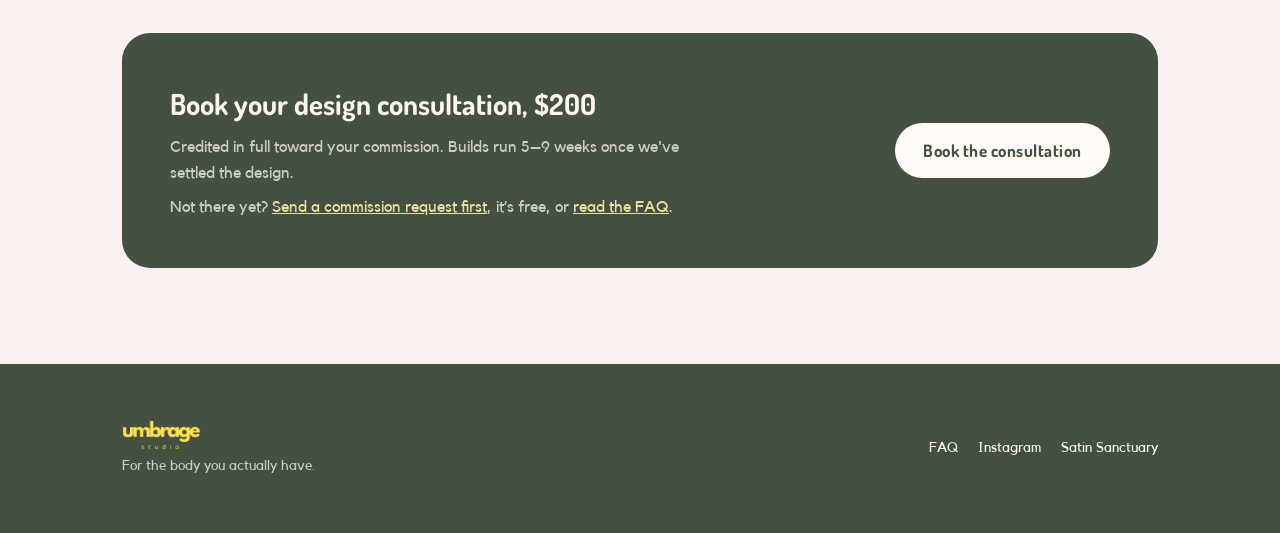
==== commit 1d45e9e4: "Add files via upload" ====
--- a/index.html
+++ b/index.html
@@ -6,6 +6,10 @@
   <title>Umbrage Studio — custom mobility + wellness furniture</title>
   <meta name="description" content="Custom restraint &amp; support furniture, built by hand and measured to one body. Yours.">
   <link rel="icon" type="image/png" href="assets/ds/logo-ginkgo.png">
+  <link rel="preload" href="assets/fonts/Kollektif.woff2" as="font" type="font/woff2" crossorigin>
+  <link rel="preconnect" href="https://fonts.googleapis.com">
+  <link rel="preconnect" href="https://fonts.gstatic.com" crossorigin>
+  <link rel="stylesheet" href="https://fonts.googleapis.com/css2?family=Dosis:wght@400;500;600;700&amp;family=Cormorant+Garamond:ital,wght@0,500;1,500&amp;display=swap">
   <link rel="stylesheet" href="css/tokens.css">
   <link rel="stylesheet" href="css/site.css">
 </head>
@@ -15,13 +19,14 @@
   <nav class="site-nav">
     <div class="nav-row">
       <a class="nav-brand" href="index.html">
-        <img class="nav-ginkgo" src="assets/ds/logo-ginkgo.png" alt="">
-        <img class="nav-wordmark" src="assets/ds/wordmark.png" alt="umbrage studio">
+        <img loading="eager" width="206" height="212" class="nav-ginkgo" src="assets/ds/logo-ginkgo.png" alt="">
+        <img loading="eager" width="356" height="135" class="nav-wordmark" src="assets/ds/wordmark.png" alt="umbrage studio">
       </a>
       <div class="nav-links">
-        <a href="#pieces">Pieces</a>
-        <a href="#process">Process</a>
-        <a class="nav-cta" href="https://meeting.umbrage.studio/design-consultation" target="_blank" rel="noopener">Start the conversation</a>
+        <a href="#pieces">The pieces</a>
+        <a href="#process">The process</a>
+        <a href="faq.html">FAQ</a>
+        <a class="nav-cta" href="request.html">Start the conversation</a>
       </div>
       <button class="nav-burger" aria-label="Menu" aria-expanded="false">
         <span></span><span></span><span></span>
@@ -29,9 +34,10 @@
     </div>
     <div class="nav-panel">
       <div class="nav-panel-inner">
-        <a href="#pieces">pieces</a>
-        <a href="#process">process</a>
-        <a href="https://meeting.umbrage.studio/design-consultation" target="_blank" rel="noopener">book a design consultation</a>
+        <a href="#pieces">the pieces</a>
+        <a href="#process">the process</a>
+        <a href="faq.html">faq</a>
+        <a href="request.html">start the conversation</a>
       </div>
     </div>
   </nav>
@@ -47,10 +53,9 @@
           <a class="btn btn--primary" href="#pieces">See the pieces</a>
           <a class="btn btn--outline" href="#process">How commissions work</a>
         </div>
-        <p class="hero-note">Every piece starts with a conversation, a $200 design consultation, credited in full toward your build.</p>
       </div>
       <div class="hero-image">
-        <img src="assets/site/hero-dscf6725.jpeg" alt="Dusty-rose steel piece in a lived-in interior">
+        <img fetchpriority="high" loading="eager" width="1400" height="939" src="assets/site/hero-dscf6725.jpeg" alt="Dusty-rose steel piece in a lived-in interior">
       </div>
     </div>
   </section>
@@ -60,18 +65,18 @@
     <div class="asa-inner">
       <div class="eyebrow eyebrow--muted">As seen at</div>
       <div class="asa-row">
-        <div class="asa-tile asa-tile--lovers"><img src="uploads/qt=q_95.webp" alt="Lover&rsquo;s Lair"></div>
-        <div class="asa-tile asa-tile--kink"><img src="uploads/logo-horizontal.0ki7zzqfxugwg.png" alt="Kink Center"></div>
-        <div class="asa-tile asa-tile--sfb"><img src="uploads/SFB_Full_Dark2.webp" alt="Seattle Fetish Ball"></div>
+        <div class="asa-tile asa-tile--lovers"><img loading="lazy" width="452" height="400" src="uploads/qt=q_95.webp" alt="Lover&rsquo;s Lair"></div>
+        <div class="asa-tile asa-tile--kink"><img loading="lazy" width="1010" height="110" src="uploads/logo-horizontal.0ki7zzqfxugwg.png" alt="Kink Center"></div>
+        <div class="asa-tile asa-tile--sfb"><img loading="lazy" width="300" height="300" src="uploads/SFB_Full_Dark2.png" alt="Seattle Fetish Ball"></div>
       </div>
       <div class="asa-marquee" aria-hidden="true">
         <div class="asa-marquee-track">
-          <img class="logo-lovers" src="uploads/qt=q_95.webp" alt="">
-          <img class="logo-kink" src="uploads/logo-horizontal.0ki7zzqfxugwg.png" alt="">
-          <img class="logo-sfb" src="uploads/SFB_Full_Dark2.webp" alt="">
-          <img class="logo-lovers" src="uploads/qt=q_95.webp" alt="">
-          <img class="logo-kink" src="uploads/logo-horizontal.0ki7zzqfxugwg.png" alt="">
-          <img class="logo-sfb" src="uploads/SFB_Full_Dark2.webp" alt="">
+          <img loading="lazy" width="452" height="400" class="logo-lovers" src="uploads/qt=q_95.webp" alt="">
+          <img loading="lazy" width="1010" height="110" class="logo-kink" src="uploads/logo-horizontal.0ki7zzqfxugwg.png" alt="">
+          <img loading="lazy" width="300" height="300" class="logo-sfb" src="uploads/SFB_Full_Dark2.png" alt="">
+          <img loading="lazy" width="452" height="400" class="logo-lovers" src="uploads/qt=q_95.webp" alt="">
+          <img loading="lazy" width="1010" height="110" class="logo-kink" src="uploads/logo-horizontal.0ki7zzqfxugwg.png" alt="">
+          <img loading="lazy" width="300" height="300" class="logo-sfb" src="uploads/SFB_Full_Dark2.png" alt="">
         </div>
       </div>
     </div>
@@ -97,46 +102,46 @@
       <div class="pieces-grid">
         <a class="piece-card" href="satin-sanctuary.html">
           <div class="piece-card-body">
-            <img src="assets/site/satin-sanctuary.webp" alt="satin sanctuary">
+            <img loading="lazy" width="500" height="700" src="assets/site/satin-sanctuary.webp" alt="satin sanctuary">
             <div class="piece-card-text">
               <div class="piece-name">satin sanctuary</div>
               <div class="piece-price">from $2,800</div>
             </div>
           </div>
         </a>
-        <!-- Placeholder: point at cupids-arrow.html once that page exists -->
-        <a class="piece-card" href="https://meeting.umbrage.studio/design-consultation" target="_blank" rel="noopener">
-          <div class="piece-card-body">
-            <img src="assets/site/cupids-arrow.webp" alt="cupid&rsquo;s arrow">
+        <a class="piece-card piece-card--wip" href="cupids-arrow.html">
+          <div class="piece-card-body">
+            <span class="piece-badge">Under construction</span>
+            <img loading="lazy" width="700" height="839" src="assets/site/cupids-arrow.jpg" alt="cupid&rsquo;s arrow">
             <div class="piece-card-text">
               <div class="piece-name">cupid&rsquo;s arrow</div>
               <div class="piece-price">from $1,900</div>
             </div>
           </div>
         </a>
-        <!-- Placeholder: point at primal-perch.html once that page exists -->
-        <a class="piece-card" href="https://meeting.umbrage.studio/design-consultation" target="_blank" rel="noopener">
-          <div class="piece-card-body">
-            <img src="assets/site/primal-perch.webp" alt="primal perch">
+        <a class="piece-card piece-card--wip" href="primal-perch.html">
+          <div class="piece-card-body">
+            <span class="piece-badge">Under construction</span>
+            <img loading="lazy" width="500" height="700" src="assets/site/primal-perch.webp" alt="primal perch">
             <div class="piece-card-text">
               <div class="piece-name">primal perch</div>
               <div class="piece-price">from $950</div>
             </div>
           </div>
         </a>
-        <!-- Placeholder: point at pleasure-pew.html once that page exists -->
-        <a class="piece-card" href="https://meeting.umbrage.studio/design-consultation" target="_blank" rel="noopener">
-          <div class="piece-card-body">
-            <img src="assets/site/pleasure-pew.webp" alt="pleasure pew">
+        <a class="piece-card piece-card--wip" href="pleasure-pew.html">
+          <div class="piece-card-body">
+            <span class="piece-badge">Under construction</span>
+            <img loading="lazy" width="500" height="700" src="assets/site/pleasure-pew.webp" alt="pleasure pew">
             <div class="piece-card-text">
               <div class="piece-name">pleasure pew</div>
               <div class="piece-price">from $950</div>
             </div>
           </div>
         </a>
-        <a class="piece-card" href="https://meeting.umbrage.studio/design-consultation" target="_blank" rel="noopener">
-          <div class="piece-card-body">
-            <img src="assets/site/have-an-idea.webp" alt="have an idea?">
+        <a class="piece-card" href="request.html">
+          <div class="piece-card-body">
+            <img loading="lazy" width="500" height="700" src="assets/site/have-an-idea.webp" alt="have an idea?">
             <div class="piece-card-text">
               <div class="piece-name">have an idea?</div>
               <div class="piece-price">fully custom, let&rsquo;s talk</div>
@@ -158,31 +163,37 @@
       <div class="steps-grid">
         <div class="step-card">
           <div class="step-num">1</div>
+          <div class="step-title">Ask</div>
+          <p>Send a commission request. It tells me what you&rsquo;re imagining, so I can tell you whether I can build it and roughly what it would cost.</p>
+        </div>
+        <div class="step-card">
+          <div class="step-num">2</div>
           <div class="step-title">Reserve</div>
           <p>A $200 design consultation holds your spot in my build queue, credited in full toward your piece.</p>
         </div>
         <div class="step-card">
-          <div class="step-num">2</div>
+          <div class="step-num">3</div>
           <div class="step-title">Converse</div>
           <p>We talk scenes, mobility, materials, and measurements, in a range of positions, for the most comfortable fit.</p>
         </div>
         <div class="step-card">
-          <div class="step-num">3</div>
+          <div class="step-num">4</div>
           <div class="step-title">Build</div>
-          <p>I weld, powder-coat, and upholster your piece by hand, most builds take 5&ndash;9 weeks.</p>
-        </div>
-        <div class="step-card">
-          <div class="step-num">4</div>
+          <p>I cut, weld, paint, and upholster your piece by hand, most builds take 5&ndash;9 weeks.</p>
+        </div>
+        <div class="step-card">
+          <div class="step-num">5</div>
           <div class="step-title">Deliver</div>
-          <p>Crated and shipped to you, with the $200 consultation applied against the final invoice.</p>
+          <p>Shipped to you in a plain, nondescript box, with your consultation credited against the final invoice.</p>
         </div>
       </div>
       <div class="consult-cta">
         <div class="consult-cta-copy">
           <div class="consult-cta-title">Book your design consultation, $200</div>
           <p>Credited in full toward your commission. Builds run 5&ndash;9 weeks once we've settled the design.</p>
-        </div>
-        <a class="btn btn--cream" href="https://meeting.umbrage.studio/design-consultation" target="_blank" rel="noopener">Start the conversation</a>
+          <p>Not there yet? <a style="color: var(--gold-eyebrow);" href="request.html">Send a commission request first</a>, it&rsquo;s free, or <a href="faq.html" style="color: var(--gold-eyebrow);">read the FAQ</a>.</p>
+        </div>
+        <a class="btn btn--cream" href="booking.html">Book the consultation</a>
       </div>
     </div>
   </section>
@@ -191,10 +202,11 @@
   <footer class="site-footer">
     <div class="site-footer-inner">
       <div class="site-footer-brand">
-        <img src="assets/ds/wordmark.png" alt="umbrage studio">
-        <p>Custom-built, by hand, for the body you actually have.</p>
+        <img loading="lazy" width="356" height="135" src="assets/ds/wordmark.png" alt="umbrage studio">
+        <p>For the body you actually have.</p>
       </div>
       <div class="site-footer-links">
+        <a href="faq.html">FAQ</a>
         <a href="https://www.instagram.com/umbragestudio" target="_blank" rel="noopener">Instagram</a>
         <a href="satin-sanctuary.html">Satin Sanctuary</a>
       </div>
--- a/css/tokens.css
+++ b/css/tokens.css
@@ -1,26 +1,27 @@
 /* Umbrage Studio — design tokens (colors, typography, spacing)
    Copied from the studio design system. Page styles live in site.css. */
 
-@import url('https://fonts.googleapis.com/css2?family=Dosis:wght@400;500;600;700&family=Poppins:ital,wght@0,400;0,500;0,600;1,400&family=Cormorant+Garamond:ital,wght@0,500;1,500&display=swap');
+/* Fonts are loaded from <link> tags in each page's <head>, not @import.
+   An @import here would chain two round-trips (tokens.css, then Google) before
+   any text could paint. If you add a page, copy the two font <link>s over. */
 
-/* Kollektif is the intended body face but is not bundled; Poppins is the
-   shipping fallback. If you get the Kollektif WOFF files, put them in
-   assets/fonts/ and uncomment this block — the font stack already lists it.
+/* Kollektif is the body face, self-hosted from assets/fonts/. Only regular and
+   bold exist; italics are synthesised by the browser, which is fine because the
+   only real italic on the site is Cormorant Garamond for quotes. */
 @font-face {
   font-family: 'Kollektif';
-  src: url('../assets/fonts/Kollektif.woff') format('woff');
+  src: url('../assets/fonts/Kollektif.woff2') format('woff2');
   font-weight: 400;
   font-style: normal;
   font-display: swap;
 }
 @font-face {
   font-family: 'Kollektif';
-  src: url('../assets/fonts/Kollektif-Bold.woff') format('woff');
+  src: url('../assets/fonts/Kollektif-Bold.woff2') format('woff2');
   font-weight: 700;
   font-style: normal;
   font-display: swap;
 }
-*/
 
 :root {
   /* ---- greens (dappled sunlight through leaves) ---- */
--- a/css/site.css
+++ b/css/site.css
@@ -98,6 +98,11 @@
   z-index: 50;
   background: #123524;
 }
+
+/* Jump links land below the sticky nav, not behind it, so a section's eyebrow
+   ("The pieces", "How it works") is the first thing you see rather than its
+   heading. Keep this at least as tall as the nav row. */
+section[id] { scroll-margin-top: 76px; }
 .nav-row {
   max-width: 1100px;
   margin: 0 auto;
@@ -174,7 +179,9 @@
   .nav-links { display: none; }
   .nav-burger { display: flex; }
   .nav-panel { display: block; }
-  .nav-open .nav-panel { max-height: 240px; }
+  /* Headroom for extra nav links; the panel animates to this ceiling, so keep
+     it comfortably above the real content height. */
+  .nav-open .nav-panel { max-height: 340px; }
   .nav-open .nav-burger span:nth-child(1) { transform: translateY(7.5px) rotate(45deg); }
   .nav-open .nav-burger span:nth-child(2) { opacity: 0; }
   .nav-open .nav-burger span:nth-child(3) { transform: translateY(-7.5px) rotate(-45deg); }
@@ -213,7 +220,6 @@
 .hero-copy h1 .accent { color: var(--brand-accent-hover); }
 
 .hero-lede { margin: 0; font: var(--text-body-l); color: var(--text-body); max-width: 46ch; }
-.hero-note { margin: 0; font: var(--text-body-s); color: var(--text-muted); }
 .hero-actions { display: flex; align-items: center; gap: 16px; flex-wrap: wrap; }
 
 .hero-image {
@@ -257,6 +263,65 @@
 .hero-stat .stat-link:hover { color: var(--brand-primary-hover); text-decoration: underline; }
 .hero-stats .stat-divider { width: 1.5px; background: var(--border-subtle); }
 
+/* ---------- simple page header (FAQ and other text pages) ---------- */
+
+.page-header { background: linear-gradient(180deg, var(--cream-000) 0%, var(--pink-50) 100%); }
+/* Left-aligned like every other page header on the site, and on the same
+   780px column as the FAQ list below, so the page has one left edge. */
+.page-header-inner {
+  max-width: 780px;
+  margin: 0 auto;
+  padding: clamp(40px, 7vw, 72px) clamp(16px, 4vw, 32px);
+  display: flex;
+  flex-direction: column;
+  align-items: flex-start;
+  gap: 14px;
+}
+.page-header h1 {
+  margin: 0;
+  font: var(--text-display-l);
+  font-size: clamp(2.2rem, 5vw, 3rem);
+  color: var(--text-heading);
+}
+.page-header p { margin: 0; font: var(--text-body-l); color: var(--text-body); max-width: 56ch; }
+
+/* ---------- callout strip (cross-links between pages) ---------- */
+
+.callout {
+  background: var(--surface-raised);
+  border: 1.5px solid var(--border-subtle);
+  border-radius: var(--radius-m);
+  padding: 20px 24px;
+  display: flex;
+  flex-wrap: wrap;
+  align-items: center;
+  justify-content: space-between;
+  gap: 16px;
+}
+.callout p { margin: 0; font: var(--text-body-m); color: var(--text-body); }
+.callout--pink { background: var(--pink-50); }
+
+/* ---------- placeholder marker (stub pages) ----------
+   Wrap any copy you still need to write in class="placeholder". It renders in
+   a dashed amber box so it can't ship by accident. Delete the class (and this
+   rule's targets) once the real copy is in. */
+
+.placeholder {
+  border: 2px dashed #c99a3e;
+  background: #fdf6e6;
+  border-radius: var(--radius-s);
+  padding: 12px 14px;
+  color: #7a5b16;
+}
+.placeholder::before {
+  content: 'TO WRITE — ';
+  font-family: var(--font-body);
+  font-weight: 700;
+  font-size: 0.7rem;
+  letter-spacing: 0.08em;
+  color: #b07d1a;
+}
+
 /* ---------- as seen at ---------- */
 
 .asa { background: var(--surface-page); }
@@ -277,20 +342,22 @@
   flex-wrap: wrap;
   align-items: center;
   justify-content: center;
-  gap: clamp(32px, 6vw, 56px);
+  gap: clamp(16px, 3vw, 32px);
   row-gap: 24px;
 }
-.page-satin .asa-row { gap: clamp(16px, 3vw, 32px); }
+.page-home .asa-row { gap: clamp(32px, 6vw, 56px); }
 .asa-tile { display: flex; align-items: center; justify-content: center; }
 .asa-tile img { height: 100%; width: auto; max-width: 220px; object-fit: contain; }
 
-/* Per-logo sizes (the marks have wildly different aspect ratios) */
-.asa-tile--lovers { height: 59px; }
-.asa-tile--kink   { height: 23px; }
-.asa-tile--sfb    { height: 55px; }
-.page-satin .asa-tile--lovers { height: 78px; }
-.page-satin .asa-tile--kink   { height: 32px; }
-.page-satin .asa-tile--sfb    { height: 78px; }
+/* Per-logo sizes (the marks have wildly different aspect ratios).
+   Content pages show the strip at full size; the landing page runs it smaller
+   because it sits directly under the hero. */
+.asa-tile--lovers { height: 78px; }
+.asa-tile--kink   { height: 32px; }
+.asa-tile--sfb    { height: 78px; }
+.page-home .asa-tile--lovers { height: 59px; }
+.page-home .asa-tile--kink   { height: 23px; }
+.page-home .asa-tile--sfb    { height: 55px; }
 
 /* mobile marquee (landing page only) */
 .asa-marquee {
@@ -306,7 +373,7 @@
   width: max-content;
   align-items: center;
   gap: 52px;
-  animation: asa-marquee 18s linear infinite;
+  animation: asa-marquee 13s linear infinite;
 }
 .asa-marquee-track img { width: auto; object-fit: contain; }
 .asa-marquee-track .logo-lovers { height: 59px; }
@@ -372,6 +439,7 @@
 }
 .piece-card { text-decoration: none; display: block; }
 .piece-card-body {
+  position: relative;
   background: var(--surface-raised);
   border: 1.5px solid var(--border-subtle);
   border-radius: var(--radius-l);
@@ -379,11 +447,37 @@
   box-shadow: 0 10px 30px -18px rgba(var(--shadow-color), 0.35);
   transition: transform 0.2s cubic-bezier(0.33, 0, 0.2, 1), box-shadow 0.2s;
 }
+
+/* Pieces whose detail page isn't written yet: photo desaturated and badged,
+   so the grid tells you before you click. Remove the --wip class and the
+   badge span once the page is real. */
+.piece-card--wip .piece-card-body img {
+  filter: grayscale(1);
+  opacity: 0.55;
+  transition: filter 0.2s, opacity 0.2s;
+}
+.piece-card--wip:hover .piece-card-body img { opacity: 0.7; }
+.piece-badge {
+  position: absolute;
+  top: 12px;
+  left: 12px;
+  background: rgba(32, 29, 26, 0.82);
+  color: var(--cream-100);
+  font: var(--text-label);
+  letter-spacing: var(--tracking-label);
+  text-transform: uppercase;
+  padding: 6px 12px;
+  border-radius: var(--radius-pill);
+}
+
 .piece-card:hover .piece-card-body {
   transform: translateY(-4px);
   box-shadow: 0 18px 40px -18px rgba(var(--shadow-color), 0.4);
 }
-.piece-card img { width: 100%; aspect-ratio: 5 / 6; object-fit: cover; }
+/* height:auto is required — the width/height attributes on these <img> tags are
+   presentational hints, and without it the height attribute wins over
+   aspect-ratio and each card grows to its file's full height. */
+.piece-card img { width: 100%; height: auto; aspect-ratio: 5 / 6; object-fit: cover; }
 .piece-card-text { padding: 16px 18px 18px; display: flex; flex-direction: column; gap: 4px; }
 .piece-name {
   font-family: var(--font-display);
@@ -396,21 +490,29 @@
 
 /* ---------- how it works (landing) ---------- */
 
+/* 5 steps: sized so the whole process reads as one row at desktop width,
+   then wraps down gracefully. */
 .steps-grid {
   display: grid;
-  grid-template-columns: repeat(auto-fit, minmax(min(230px, 100%), 1fr));
-  gap: clamp(16px, 2.5vw, 24px);
-}
+  grid-template-columns: repeat(auto-fit, minmax(min(185px, 100%), 1fr));
+  gap: clamp(16px, 2vw, 20px);
+}
+/* Badge and title share the top row; the body text spans the full card below.
+   Grid rather than nested divs, so the HTML stays three flat children. */
 .step-card {
   background: var(--surface-raised);
   border: 1.5px solid var(--border-subtle);
   border-radius: var(--radius-m);
   padding: 24px;
-  display: flex;
-  flex-direction: column;
-  gap: 10px;
-}
+  display: grid;
+  grid-template-columns: auto 1fr;
+  align-items: center;
+  column-gap: 12px;
+  row-gap: 12px;
+}
+.step-card p { grid-column: 1 / -1; }
 .step-num {
+  flex-shrink: 0;
   width: 36px;
   height: 36px;
   border-radius: var(--radius-pill);
@@ -550,6 +652,68 @@
 .faq-header h2 { margin: 0; font: var(--text-display-m); color: var(--text-heading); }
 
 .faq-list { display: flex; flex-direction: column; gap: 12px; }
+.faq-groups { display: flex; flex-direction: column; gap: clamp(32px, 5vw, 52px); }
+.faq-group { display: flex; flex-direction: column; gap: 14px; }
+
+/* Group heading carries the same gold tick the rest of the site uses under
+   its section eyebrows, so the FAQ reads as part of the same design. */
+.faq-group-title {
+  display: flex;
+  flex-direction: column;
+  gap: 10px;
+  font: var(--text-display-s);
+  color: var(--text-heading);
+}
+.faq-group-title::before {
+  content: '';
+  width: 32px;
+  height: 3px;
+  background: var(--gold-400);
+  border-radius: 2px;
+}
+
+/* First FAQ block sits directly under the page header, so it needs less lead-in
+   than a mid-page section. */
+.faq-inner--tight { padding-top: clamp(28px, 4vw, 44px); }
+
+/* ---------- embedded form (request page) ---------- */
+
+.form-inner {
+  max-width: 780px;
+  margin: 0 auto;
+  padding: clamp(28px, 4vw, 44px) clamp(16px, 4vw, 32px) clamp(48px, 8vw, 88px);
+  display: flex;
+  flex-direction: column;
+  gap: 16px;
+}
+.form-embed {
+  background: var(--surface-raised);
+  border: 1.5px solid var(--border-subtle);
+  border-radius: var(--radius-l);
+  padding: clamp(16px, 3vw, 28px);
+  box-shadow: 0 10px 30px -18px rgba(var(--shadow-color), 0.35);
+}
+.form-embed iframe {
+  display: block;
+  width: 100%;
+  border: 0;
+}
+
+/* Booking calendar. js/site.js sets the real height from NeetoCal's
+   height-change messages; this is just the pre-load starting size. */
+.form-inner--wide { max-width: 900px; }
+.form-embed--calendar iframe {
+  width: 100%;
+  height: 700px;
+  border: 0;
+  transition: height 160ms var(--ease-soft);
+}
+.form-fallback {
+  margin: 0;
+  text-align: center;
+  font: var(--text-body-s);
+  color: var(--text-muted);
+}
 .faq-item {
   scroll-margin-top: 90px;
   background: var(--surface-raised);
